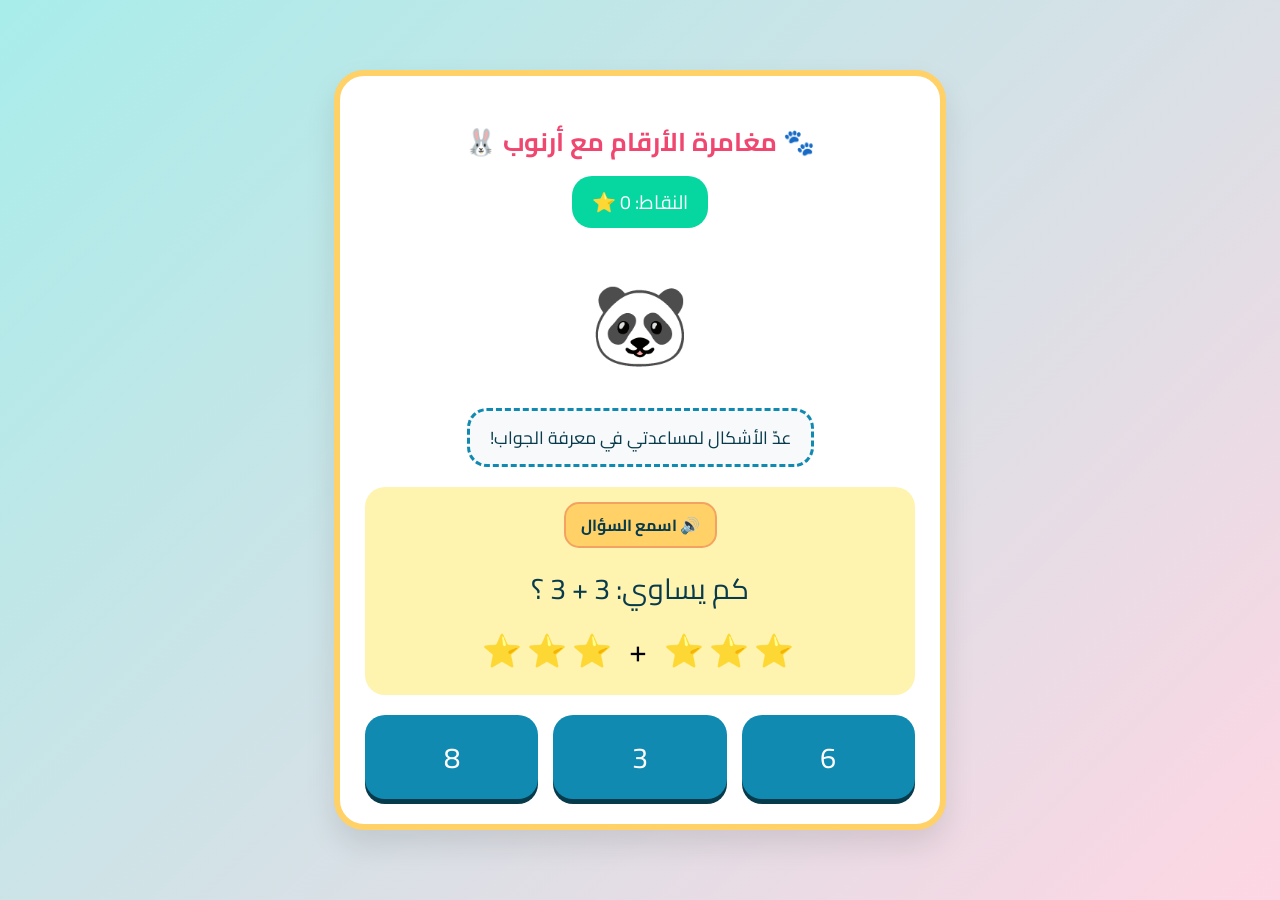
==== index.html @ 12b8fef1 "Add files via upload" ====
<!DOCTYPE html>
<html lang="ar" dir="rtl">
<head>
  <meta charset="UTF-8">
  <meta name="viewport" content="width=device-width, initial-scale=1.0">
  <title>مغامرة الرياضيات مع الأصدقاء</title>
  <link rel="stylesheet" href="style.css">
</head>
<body>
  <div class="game-container">
    <div class="header">
      <h1>🐾 مغامرة الأرقام مع أرنوب 🐰</h1>
      <div class="score-board">النقاط: <span id="score">0</span> ⭐</div>
    </div>

    <!-- شخصية الحيوان الأليف -->
    <div class="mascot-area">
      <div id="mascot" class="mascot">🐰</div>
      <div id="speech-bubble" class="speech-bubble">مرحباً يا بطل! اضغط على أي رقم لنبدأ!</div>
    </div>

    <!-- منطقة السؤال -->
    <div class="question-box">
      <button id="speak-btn" class="speak-btn" title="اسمع السؤال">🔊 اسمع السؤال</button>
      <p id="question-text">كم يساوي: 2 + 3 ؟</p>
      <div id="visual-items" class="visual-items">🍎🍎 + 🍎🍎🍎</div>
    </div>

    <!-- أزرار الإجابات -->
    <div id="options-container" class="options-container"></div>
  </div>

  <script src="script.js"></script>
</body>
</html>
---- style.css ----
@import url('https://fonts.googleapis.com/css2?family=Cairo:wght@700;900&display=swap');

body {
  font-family: 'Cairo', sans-serif;
  background: linear-gradient(135deg, #a8edea 0%, #fed6e3 100%);
  display: flex;
  justify-content: center;
  align-items: center;
  min-height: 100vh;
  margin: 0;
}

.game-container {
  background: #ffffff;
  width: 90%;
  max-width: 550px;
  border-radius: 30px;
  padding: 25px;
  box-shadow: 0 15px 30px rgba(0,0,0,0.1);
  text-align: center;
  border: 6px solid #ffd166;
}

.header h1 {
  color: #ef476f;
  font-size: 1.6rem;
  margin-bottom: 10px;
}

.score-board {
  background: #06d6a0;
  color: white;
  display: inline-block;
  padding: 8px 20px;
  border-radius: 20px;
  font-size: 1.2rem;
}

.mascot-area {
  margin: 20px 0;
  display: flex;
  flex-direction: column;
  align-items: center;
}

.mascot {
  font-size: 5rem;
  transition: transform 0.3s ease;
  cursor: pointer;
}

.mascot.happy {
  animation: bounce 0.6s infinite alternate;
}

@keyframes bounce {
  from { transform: translateY(0); }
  to { transform: translateY(-20px); }
}

.speech-bubble {
  background: #f8f9fa;
  border: 3px dashed #118ab2;
  padding: 10px 20px;
  border-radius: 20px;
  color: #073b4c;
  margin-top: 10px;
  font-size: 1.1rem;
}

.question-box {
  background: #fff3b0;
  padding: 15px;
  border-radius: 20px;
  margin-bottom: 20px;
}

.speak-btn {
  background: #ffd166;
  color: #073b4c;
  border: 2px solid #f4a261;
  padding: 6px 15px;
  border-radius: 15px;
  font-family: 'Cairo', sans-serif;
  font-size: 1rem;
  font-weight: bold;
  cursor: pointer;
  margin-bottom: 8px;
  transition: transform 0.2s;
}

.speak-btn:hover {
  transform: scale(1.05);
  background: #fcbf49;
}

#question-text {
  font-size: 1.8rem;
  color: #073b4c;
  margin: 5px 0;
}

.visual-items {
  font-size: 2rem;
  letter-spacing: 5px;
}

.options-container {
  display: grid;
  grid-template-columns: repeat(3, 1fr);
  gap: 15px;
}

.option-btn {
  background: #118ab2;
  color: white;
  border: none;
  padding: 15px;
  font-size: 1.8rem;
  font-family: 'Cairo', sans-serif;
  border-radius: 20px;
  cursor: pointer;
  box-shadow: 0 5px 0 #073b4c;
  transition: transform 0.1s;
}

.option-btn:active {
  transform: translateY(5px);
  box-shadow: none;
}
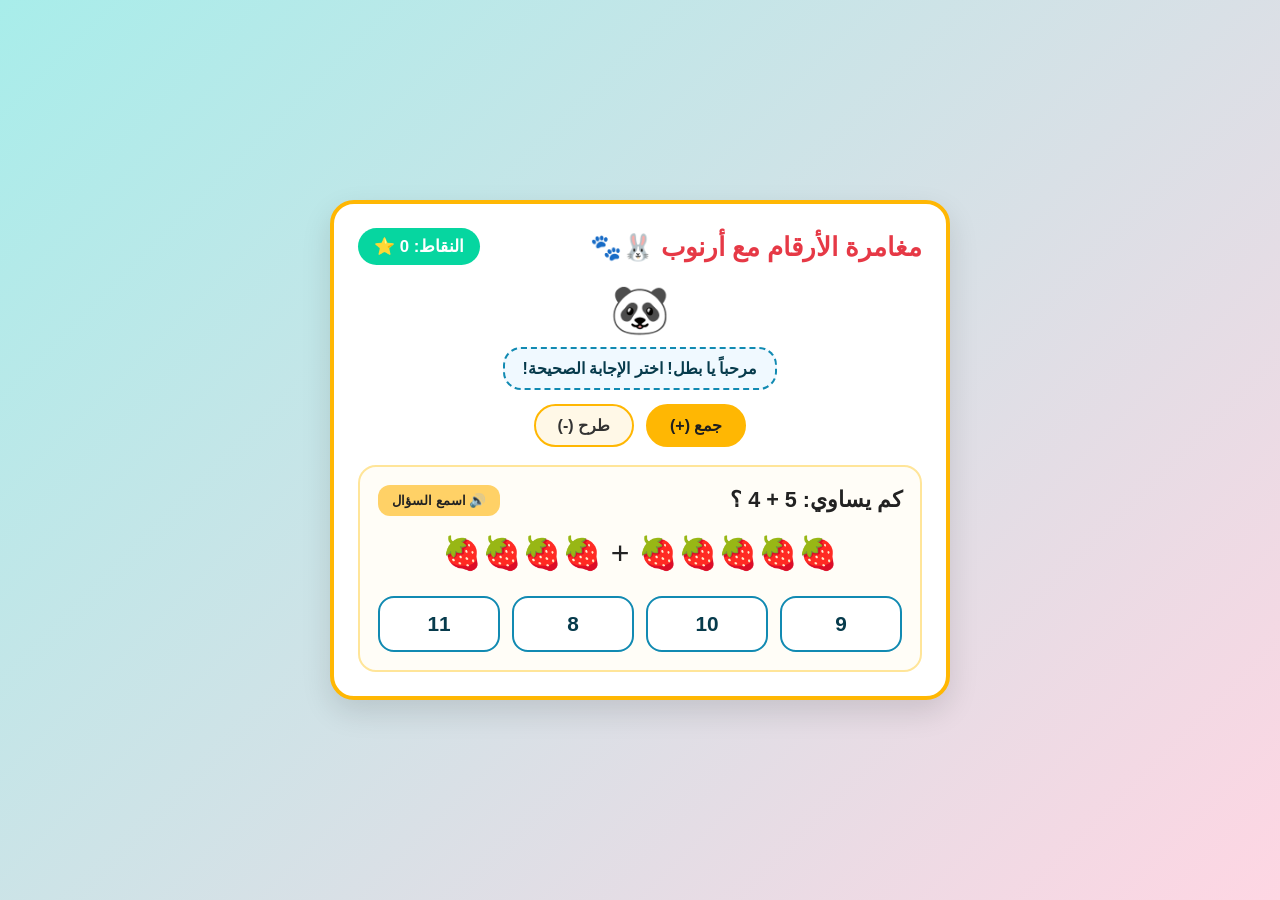
==== commit 1f928496: "Add files via upload Add addition and subtraction modes" ====
--- a/index.html
+++ b/index.html
@@ -1,34 +1,37 @@
 <!DOCTYPE html>
 <html lang="ar" dir="rtl">
 <head>
-  <meta charset="UTF-8">
-  <meta name="viewport" content="width=device-width, initial-scale=1.0">
-  <title>مغامرة الرياضيات مع الأصدقاء</title>
-  <link rel="stylesheet" href="style.css">
+  <meta charset="UTF-8" />
+  <meta name="viewport" content="width=device-width, initial-scale=1.0" />
+  <title>مغامرة الأرقام مع أرنوب</title>
+  <link rel="stylesheet" href="style.css" />
 </head>
 <body>
-  <div class="game-container">
-    <div class="header">
-      <h1>🐾 مغامرة الأرقام مع أرنوب 🐰</h1>
-      <div class="score-board">النقاط: <span id="score">0</span> ⭐</div>
+  <main class="game-container">
+    <header class="game-header">
+      <h1>مغامرة الأرقام مع أرنوب 🐰🐾</h1>
+      <div class="score-badge">النقاط: <span id="score">0</span> ⭐</div>
+    </header>
+
+    <section class="mascot-box">
+      <div id="mascot" class="mascot">🐰</div>
+      <p id="bubble" class="bubble">مرحباً يا بطل! اختر الإجابة الصحيحة!</p>
+    </section>
+
+    <div class="mode-selector" role="group" aria-label="اختر نوع العملية">
+      <button type="button" class="mode-btn active" data-mode="add">جمع (+)</button>
+      <button type="button" class="mode-btn" data-mode="sub">طرح (-)</button>
     </div>
 
-    <!-- شخصية الحيوان الأليف -->
-    <div class="mascot-area">
-      <div id="mascot" class="mascot">🐰</div>
-      <div id="speech-bubble" class="speech-bubble">مرحباً يا بطل! اضغط على أي رقم لنبدأ!</div>
-    </div>
-
-    <!-- منطقة السؤال -->
-    <div class="question-box">
-      <button id="speak-btn" class="speak-btn" title="اسمع السؤال">🔊 اسمع السؤال</button>
-      <p id="question-text">كم يساوي: 2 + 3 ؟</p>
-      <div id="visual-items" class="visual-items">🍎🍎 + 🍎🍎🍎</div>
-    </div>
-
-    <!-- أزرار الإجابات -->
-    <div id="options-container" class="options-container"></div>
-  </div>
+    <section class="question-box">
+      <div class="question-top">
+        <p id="question-text" class="question-text">كم يساوي: 2 + 3 ؟</p>
+        <button id="speak-btn" type="button" class="speak-btn">🔊 اسمع السؤال</button>
+      </div>
+      <div id="visual-items" class="visual-items"></div>
+      <div id="choices" class="choices"></div>
+    </section>
+  </main>
 
   <script src="script.js"></script>
 </body>
--- a/style.css
+++ b/style.css
@@ -1,130 +1,160 @@
-@import url('https://fonts.googleapis.com/css2?family=Cairo:wght@700;900&display=swap');
+* {
+  box-sizing: border-box;
+}
 
 body {
-  font-family: 'Cairo', sans-serif;
-  background: linear-gradient(135deg, #a8edea 0%, #fed6e3 100%);
+  margin: 0;
+  min-height: 100vh;
   display: flex;
   justify-content: center;
   align-items: center;
-  min-height: 100vh;
-  margin: 0;
+  padding: 20px;
+  font-family: "Segoe UI", Tahoma, Geneva, Verdana, sans-serif;
+  background: linear-gradient(135deg, #a8edea 0%, #fed6e3 100%);
+  color: #222;
 }
 
 .game-container {
+  width: 100%;
+  max-width: 620px;
   background: #ffffff;
-  width: 90%;
-  max-width: 550px;
-  border-radius: 30px;
-  padding: 25px;
-  box-shadow: 0 15px 30px rgba(0,0,0,0.1);
-  text-align: center;
-  border: 6px solid #ffd166;
+  border: 4px solid #ffb703;
+  border-radius: 24px;
+  padding: 24px;
+  box-shadow: 0 12px 30px rgba(0, 0, 0, 0.12);
 }
 
-.header h1 {
-  color: #ef476f;
-  font-size: 1.6rem;
-  margin-bottom: 10px;
+.game-header {
+  display: flex;
+  flex-wrap: wrap;
+  justify-content: space-between;
+  align-items: center;
+  gap: 12px;
+  margin-bottom: 16px;
 }
 
-.score-board {
-  background: #06d6a0;
-  color: white;
-  display: inline-block;
-  padding: 8px 20px;
-  border-radius: 20px;
-  font-size: 1.2rem;
+.game-header h1 {
+  margin: 0;
+  font-size: 1.6rem;
+  color: #e63946;
 }
 
-.mascot-area {
-  margin: 20px 0;
-  display: flex;
-  flex-direction: column;
-  align-items: center;
+.score-badge {
+  background: #06d6a0;
+  color: #ffffff;
+  font-weight: bold;
+  padding: 8px 16px;
+  border-radius: 999px;
+  font-size: 1.05rem;
+}
+
+.mascot-box {
+  text-align: center;
+  margin-bottom: 12px;
 }
 
 .mascot {
-  font-size: 5rem;
-  transition: transform 0.3s ease;
+  font-size: 3rem;
+  line-height: 1.2;
+}
+
+.bubble {
+  display: inline-block;
+  margin: 8px auto 0;
+  padding: 10px 18px;
+  border: 2px dashed #118ab2;
+  border-radius: 18px;
+  background: #f0f9ff;
+  font-weight: bold;
+  color: #073b4c;
+}
+
+.mode-selector {
+  display: flex;
+  justify-content: center;
+  gap: 12px;
+  margin: 14px 0 18px;
+}
+
+.mode-btn {
+  padding: 10px 22px;
+  font-size: 1rem;
+  font-weight: bold;
+  border: 2px solid #ffb703;
+  border-radius: 999px;
+  background-color: #fff8e7;
+  color: #333;
+  cursor: pointer;
+  transition: transform 0.15s ease, background-color 0.2s ease;
+}
+
+.mode-btn:hover {
+  transform: translateY(-2px);
+}
+
+.mode-btn.active {
+  background-color: #ffb703;
+  color: #1f1f1f;
+}
+
+.question-box {
+  background: #fffdf7;
+  border-radius: 18px;
+  padding: 18px;
+  border: 2px solid #ffe599;
+}
+
+.question-top {
+  display: flex;
+  flex-wrap: wrap;
+  justify-content: space-between;
+  align-items: center;
+  gap: 10px;
+}
+
+.question-text {
+  margin: 0;
+  font-size: 1.35rem;
+  font-weight: bold;
+}
+
+.speak-btn {
+  padding: 8px 14px;
+  border: none;
+  border-radius: 12px;
+  background: #ffd166;
+  color: #222;
+  font-weight: bold;
   cursor: pointer;
 }
 
-.mascot.happy {
-  animation: bounce 0.6s infinite alternate;
+.visual-items {
+  margin: 18px 0;
+  font-size: 2rem;
+  text-align: center;
+  min-height: 44px;
 }
 
-@keyframes bounce {
-  from { transform: translateY(0); }
-  to { transform: translateY(-20px); }
+.choices {
+  display: grid;
+  grid-template-columns: repeat(auto-fit, minmax(95px, 1fr));
+  gap: 12px;
+  margin-top: 14px;
 }
 
-.speech-bubble {
-  background: #f8f9fa;
-  border: 3px dashed #118ab2;
-  padding: 10px 20px;
-  border-radius: 20px;
+.choice-btn {
+  padding: 14px;
+  font-size: 1.3rem;
+  font-weight: bold;
+  border: 2px solid #118ab2;
+  border-radius: 16px;
+  background: #ffffff;
   color: #073b4c;
-  margin-top: 10px;
-  font-size: 1.1rem;
+  cursor: pointer;
+  transition: transform 0.15s ease, background-color 0.2s ease;
 }
 
-.question-box {
-  background: #fff3b0;
-  padding: 15px;
-  border-radius: 20px;
-  margin-bottom: 20px;
-}
-
-.speak-btn {
-  background: #ffd166;
-  color: #073b4c;
-  border: 2px solid #f4a261;
-  padding: 6px 15px;
-  border-radius: 15px;
-  font-family: 'Cairo', sans-serif;
-  font-size: 1rem;
-  font-weight: bold;
-  cursor: pointer;
-  margin-bottom: 8px;
-  transition: transform 0.2s;
-}
-
-.speak-btn:hover {
-  transform: scale(1.05);
-  background: #fcbf49;
-}
-
-#question-text {
-  font-size: 1.8rem;
-  color: #073b4c;
-  margin: 5px 0;
-}
-
-.visual-items {
-  font-size: 2rem;
-  letter-spacing: 5px;
-}
-
-.options-container {
-  display: grid;
-  grid-template-columns: repeat(3, 1fr);
-  gap: 15px;
-}
-
-.option-btn {
-  background: #118ab2;
-  color: white;
-  border: none;
-  padding: 15px;
-  font-size: 1.8rem;
-  font-family: 'Cairo', sans-serif;
-  border-radius: 20px;
-  cursor: pointer;
-  box-shadow: 0 5px 0 #073b4c;
-  transition: transform 0.1s;
-}
-
-.option-btn:active {
-  transform: translateY(5px);
-  box-shadow: none;
+.choice-btn:hover {
+  transform: translateY(-2px);
+  background: #e0f7fa;
 }
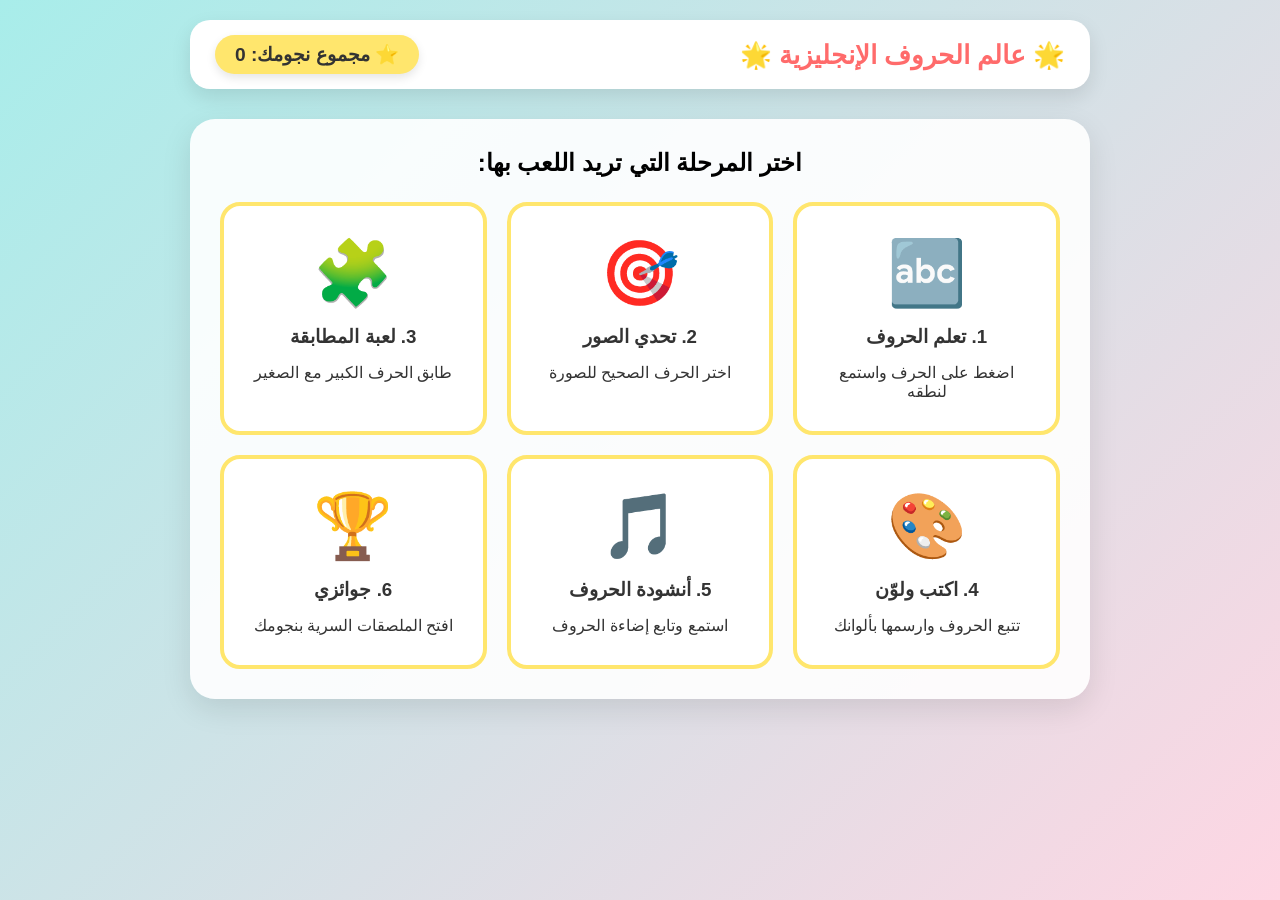
==== commit 2123fc45: "Add files via upload" ====
--- a/index.html
+++ b/index.html
@@ -1,38 +1,58 @@
 <!DOCTYPE html>
 <html lang="ar" dir="rtl">
 <head>
-  <meta charset="UTF-8" />
-  <meta name="viewport" content="width=device-width, initial-scale=1.0" />
-  <title>مغامرة الأرقام مع أرنوب</title>
-  <link rel="stylesheet" href="style.css" />
+    <meta charset="UTF-8">
+    <meta name="viewport" content="width=device-width, initial-scale=1.0">
+    <title>عالم الحروف الإنجليزية</title>
+    <link rel="stylesheet" href="style.css">
 </head>
 <body>
-  <main class="game-container">
-    <header class="game-header">
-      <h1>مغامرة الأرقام مع أرنوب 🐰🐾</h1>
-      <div class="score-badge">النقاط: <span id="score">0</span> ⭐</div>
+    <header>
+        <h1>🌟 عالم الحروف الإنجليزية 🌟</h1>
+        <div class="total-stars">⭐ مجموع نجومك: <span id="globalStars">0</span></div>
     </header>
 
-    <section class="mascot-box">
-      <div id="mascot" class="mascot">🐰</div>
-      <p id="bubble" class="bubble">مرحباً يا بطل! اختر الإجابة الصحيحة!</p>
-    </section>
+    <div class="container">
+        <h2>اختر المرحلة التي تريد اللعب بها:</h2>
+        <div class="menu-grid">
+            <a href="learn.html" class="menu-card">
+                <div class="menu-icon">🔤</div>
+                <h3>1. تعلم الحروف</h3>
+                <p>اضغط على الحرف واستمع لنطقه</p>
+            </a>
 
-    <div class="mode-selector" role="group" aria-label="اختر نوع العملية">
-      <button type="button" class="mode-btn active" data-mode="add">جمع (+)</button>
-      <button type="button" class="mode-btn" data-mode="sub">طرح (-)</button>
+            <a href="quiz.html" class="menu-card">
+                <div class="menu-icon">🎯</div>
+                <h3>2. تحدي الصور</h3>
+                <p>اختر الحرف الصحيح للصورة</p>
+            </a>
+
+            <a href="match.html" class="menu-card">
+                <div class="menu-icon">🧩</div>
+                <h3>3. لعبة المطابقة</h3>
+                <p>طابق الحرف الكبير مع الصغير</p>
+            </a>
+
+            <a href="draw.html" class="menu-card">
+                <div class="menu-icon">🎨</div>
+                <h3>4. اكتب ولوّن</h3>
+                <p>تتبع الحروف وارسمها بألوانك</p>
+            </a>
+
+            <a href="song.html" class="menu-card">
+                <div class="menu-icon">🎵</div>
+                <h3>5. أنشودة الحروف</h3>
+                <p>استمع وتابع إضاءة الحروف</p>
+            </a>
+
+            <a href="rewards.html" class="menu-card">
+                <div class="menu-icon">🏆</div>
+                <h3>6. جوائزي</h3>
+                <p>افتح الملصقات السرية بنجومك</p>
+            </a>
+        </div>
     </div>
 
-    <section class="question-box">
-      <div class="question-top">
-        <p id="question-text" class="question-text">كم يساوي: 2 + 3 ؟</p>
-        <button id="speak-btn" type="button" class="speak-btn">🔊 اسمع السؤال</button>
-      </div>
-      <div id="visual-items" class="visual-items"></div>
-      <div id="choices" class="choices"></div>
-    </section>
-  </main>
-
-  <script src="script.js"></script>
+    <script src="script.js"></script>
 </body>
 </html>
--- a/style.css
+++ b/style.css
@@ -1,160 +1,247 @@
 * {
-  box-sizing: border-box;
+    box-sizing: border-box;
+    margin: 0;
+    padding: 0;
+    font-family: 'Segoe UI', Tahoma, Geneva, Verdana, sans-serif;
 }
 
 body {
-  margin: 0;
-  min-height: 100vh;
-  display: flex;
-  justify-content: center;
-  align-items: center;
-  padding: 20px;
-  font-family: "Segoe UI", Tahoma, Geneva, Verdana, sans-serif;
-  background: linear-gradient(135deg, #a8edea 0%, #fed6e3 100%);
-  color: #222;
-}
-
-.game-container {
-  width: 100%;
-  max-width: 620px;
-  background: #ffffff;
-  border: 4px solid #ffb703;
-  border-radius: 24px;
-  padding: 24px;
-  box-shadow: 0 12px 30px rgba(0, 0, 0, 0.12);
-}
-
-.game-header {
-  display: flex;
-  flex-wrap: wrap;
-  justify-content: space-between;
-  align-items: center;
-  gap: 12px;
-  margin-bottom: 16px;
-}
-
-.game-header h1 {
-  margin: 0;
-  font-size: 1.6rem;
-  color: #e63946;
+    background: linear-gradient(135deg, #a8edea 0%, #fed6e3 100%);
+    min-height: 100vh;
+    display: flex;
+    flex-direction: column;
+    align-items: center;
+    padding: 20px;
+}
+
+header {
+    width: 100%;
+    max-width: 900px;
+    display: flex;
+    justify-content: space-between;
+    align-items: center;
+    background: white;
+    padding: 15px 25px;
+    border-radius: 20px;
+    box-shadow: 0 8px 20px rgba(0,0,0,0.1);
+    margin-bottom: 30px;
+}
+
+header h1 {
+    color: #ff6b6b;
+    font-size: 1.6rem;
+}
+
+.back-btn {
+    text-decoration: none;
+    background: #4ecdc4;
+    color: white;
+    padding: 10px 20px;
+    border-radius: 12px;
+    font-weight: bold;
+    transition: 0.3s;
+}
+
+.back-btn:hover {
+    background: #3bb5ad;
+    transform: scale(1.05);
+}
+
+.container {
+    width: 100%;
+    max-width: 900px;
+    background: rgba(255, 255, 255, 0.9);
+    padding: 30px;
+    border-radius: 25px;
+    box-shadow: 0 10px 30px rgba(0,0,0,0.1);
+    text-align: center;
+}
+
+/* بطاقات القائمة الرئيسية */
+.menu-grid {
+    display: grid;
+    grid-template-columns: repeat(auto-fit, minmax(240px, 1fr));
+    gap: 20px;
+    margin-top: 25px;
+}
+
+.menu-card {
+    background: white;
+    border-radius: 20px;
+    padding: 30px 20px;
+    text-decoration: none;
+    color: #333;
+    border: 4px solid #ffe66d;
+    transition: transform 0.3s, box-shadow 0.3s;
+    display: flex;
+    flex-direction: column;
+    align-items: center;
+    gap: 15px;
+}
+
+.menu-card:hover {
+    transform: translateY(-8px);
+    box-shadow: 0 12px 25px rgba(0,0,0,0.15);
+    border-color: #ff6b6b;
+}
+
+.menu-icon {
+    font-size: 4rem;
+}
+
+/* شبكة الحروف في صفحة التعلم */
+.letters-grid {
+    display: grid;
+    grid-template-columns: repeat(auto-fill, minmax(110px, 1fr));
+    gap: 15px;
+}
+
+.letter-box {
+    background: #fff;
+    border: 3px solid #4ecdc4;
+    border-radius: 18px;
+    padding: 15px;
+    cursor: pointer;
+    transition: 0.2s;
+}
+
+.letter-box:hover {
+    background: #ffe66d;
+    transform: scale(1.08);
+}
+
+.letter-box h2 {
+    font-size: 2.2rem;
+    color: #ff6b6b;
+}
+
+.letter-box span {
+    font-size: 2rem;
+    display: block;
+    margin: 5px 0;
+}
+
+/* أزرار الاختبار والمطابقة */
+.quiz-emoji {
+    font-size: 6rem;
+    margin: 20px 0;
+}
+
+.options-grid {
+    display: flex;
+    justify-content: center;
+    gap: 20px;
+    flex-wrap: wrap;
+    margin-top: 20px;
+}
+
+.option-btn {
+    background: #ff6b6b;
+    color: white;
+    border: none;
+    padding: 18px 35px;
+    font-size: 1.8rem;
+    font-weight: bold;
+    border-radius: 15px;
+    cursor: pointer;
+    transition: 0.2s;
+}
+
+.option-btn:hover {
+    background: #ff5252;
+    transform: scale(1.05);
+}
+
+.feedback {
+    margin-top: 20px;
+    font-size: 1.5rem;
+    font-weight: bold;
+    min-height: 35px;
 }
 
 .score-badge {
-  background: #06d6a0;
-  color: #ffffff;
-  font-weight: bold;
-  padding: 8px 16px;
-  border-radius: 999px;
-  font-size: 1.05rem;
-}
-
-.mascot-box {
-  text-align: center;
-  margin-bottom: 12px;
-}
-
-.mascot {
-  font-size: 3rem;
-  line-height: 1.2;
-}
-
-.bubble {
-  display: inline-block;
-  margin: 8px auto 0;
-  padding: 10px 18px;
-  border: 2px dashed #118ab2;
-  border-radius: 18px;
-  background: #f0f9ff;
-  font-weight: bold;
-  color: #073b4c;
-}
-
-.mode-selector {
-  display: flex;
-  justify-content: center;
-  gap: 12px;
-  margin: 14px 0 18px;
-}
-
-.mode-btn {
-  padding: 10px 22px;
-  font-size: 1rem;
-  font-weight: bold;
-  border: 2px solid #ffb703;
-  border-radius: 999px;
-  background-color: #fff8e7;
-  color: #333;
-  cursor: pointer;
-  transition: transform 0.15s ease, background-color 0.2s ease;
-}
-
-.mode-btn:hover {
-  transform: translateY(-2px);
-}
-
-.mode-btn.active {
-  background-color: #ffb703;
-  color: #1f1f1f;
-}
-
-.question-box {
-  background: #fffdf7;
-  border-radius: 18px;
-  padding: 18px;
-  border: 2px solid #ffe599;
-}
-
-.question-top {
-  display: flex;
-  flex-wrap: wrap;
-  justify-content: space-between;
-  align-items: center;
-  gap: 10px;
-}
-
-.question-text {
-  margin: 0;
-  font-size: 1.35rem;
-  font-weight: bold;
-}
-
-.speak-btn {
-  padding: 8px 14px;
-  border: none;
-  border-radius: 12px;
-  background: #ffd166;
-  color: #222;
-  font-weight: bold;
-  cursor: pointer;
-}
-
-.visual-items {
-  margin: 18px 0;
-  font-size: 2rem;
-  text-align: center;
-  min-height: 44px;
-}
-
-.choices {
-  display: grid;
-  grid-template-columns: repeat(auto-fit, minmax(95px, 1fr));
-  gap: 12px;
-  margin-top: 14px;
-}
-
-.choice-btn {
-  padding: 14px;
-  font-size: 1.3rem;
-  font-weight: bold;
-  border: 2px solid #118ab2;
-  border-radius: 16px;
-  background: #ffffff;
-  color: #073b4c;
-  cursor: pointer;
-  transition: transform 0.15s ease, background-color 0.2s ease;
-}
-
-.choice-btn:hover {
-  transform: translateY(-2px);
-  background: #e0f7fa;
+    background: #ffe66d;
+    padding: 8px 18px;
+    border-radius: 15px;
+    font-weight: bold;
+    color: #333;
+}
+/* شريط النقاط العلوي في الرئيسية */
+.total-stars {
+    background: #ffe66d;
+    color: #333;
+    padding: 8px 20px;
+    border-radius: 20px;
+    font-weight: bold;
+    font-size: 1.2rem;
+    box-shadow: 0 4px 10px rgba(0,0,0,0.1);
+}
+
+/* لوحة الرسم والكتابة */
+#drawCanvas {
+    background: #ffffff;
+    border: 4px dashed #4ecdc4;
+    border-radius: 20px;
+    cursor: crosshair;
+    touch-action: none;
+    margin: 15px auto;
+    display: block;
+    max-width: 100%;
+}
+
+.color-palette {
+    display: flex;
+    justify-content: center;
+    gap: 12px;
+    margin: 15px 0;
+}
+
+.color-dot {
+    width: 38px;
+    height: 38px;
+    border-radius: 50%;
+    border: 3px solid white;
+    box-shadow: 0 3px 8px rgba(0,0,0,0.2);
+    cursor: pointer;
+    transition: transform 0.2s;
+}
+
+.color-dot:hover {
+    transform: scale(1.2);
+}
+
+/* بطاقات الأغنية والجوائز */
+.song-letter {
+    background: white;
+    border: 3px solid #a8edea;
+    border-radius: 15px;
+    padding: 15px;
+    font-size: 2rem;
+    font-weight: bold;
+    color: #333;
+    transition: 0.2s;
+}
+
+.song-letter.active {
+    background: #ffe66d;
+    border-color: #ff6b6b;
+    transform: scale(1.15);
+    color: #ff6b6b;
+}
+
+.reward-card {
+    background: white;
+    border: 3px solid #ddd;
+    border-radius: 20px;
+    padding: 20px;
+    opacity: 0.5;
+    filter: grayscale(100%);
+    transition: 0.3s;
+}
+
+.reward-card.unlocked {
+    opacity: 1;
+    filter: none;
+    border-color: #ffd166;
+    box-shadow: 0 8px 20px rgba(255, 209, 102, 0.4);
 }
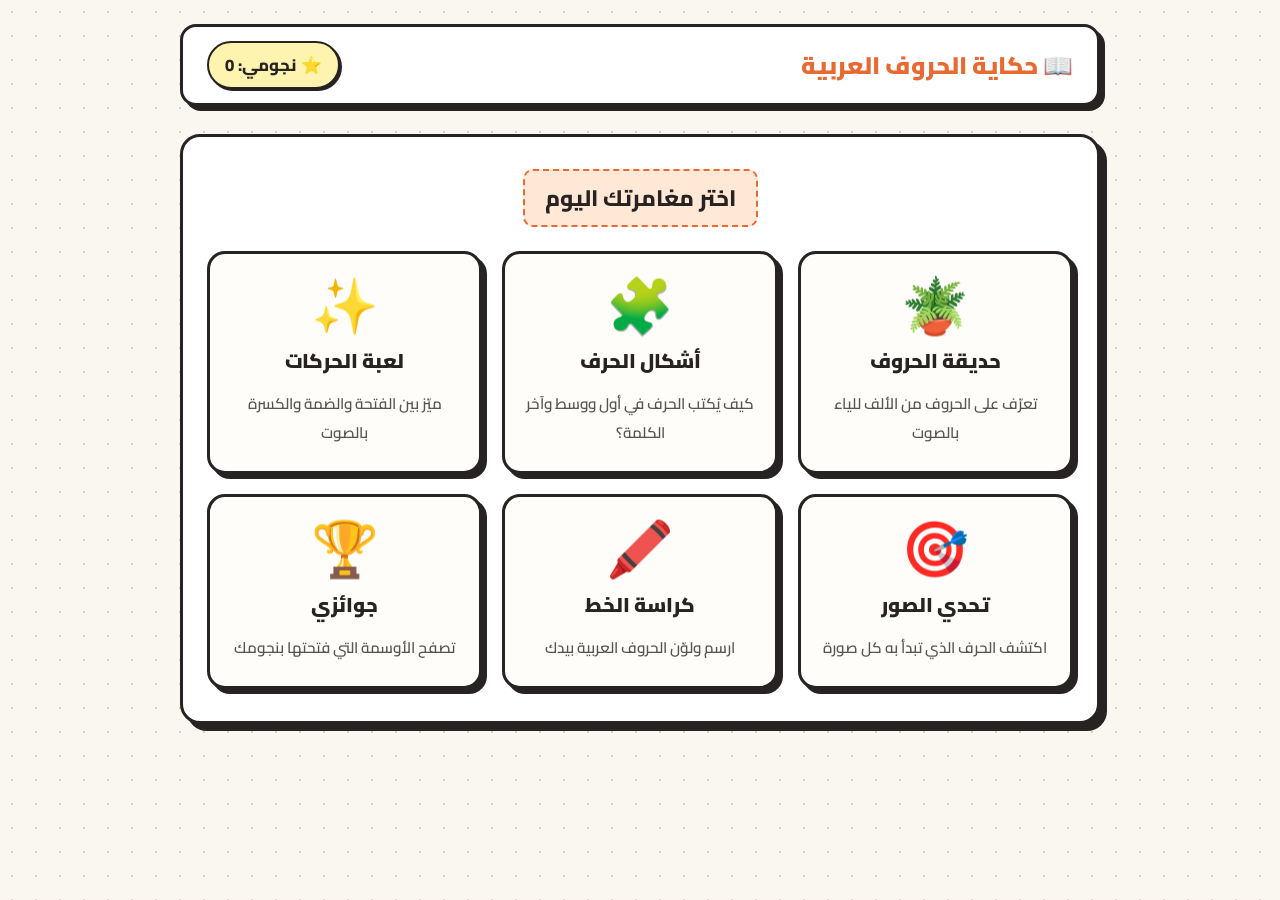
==== commit 92cb11d5: "Add files via upload" ====
--- a/index.html
+++ b/index.html
@@ -3,52 +3,63 @@
 <head>
     <meta charset="UTF-8">
     <meta name="viewport" content="width=device-width, initial-scale=1.0">
-    <title>عالم الحروف الإنجليزية</title>
+    <title>حكاية الحروف العربية</title>
     <link rel="stylesheet" href="style.css">
 </head>
 <body>
-    <header>
-        <h1>🌟 عالم الحروف الإنجليزية 🌟</h1>
-        <div class="total-stars">⭐ مجموع نجومك: <span id="globalStars">0</span></div>
-    </header>
+    <div class="top-bar">
+        <h1>📖 حكاية الحروف العربية</h1>
+        <div class="stars-pill">⭐ نجومي: <span id="totalStars">0</span></div>
+    </div>
 
-    <div class="container">
-        <h2>اختر المرحلة التي تريد اللعب بها:</h2>
-        <div class="menu-grid">
-            <a href="learn.html" class="menu-card">
-                <div class="menu-icon">🔤</div>
-                <h3>1. تعلم الحروف</h3>
-                <p>اضغط على الحرف واستمع لنطقه</p>
+    <!-- إشعار الشكر الخاص عند بلوغ 150 نجمة فأكثر -->
+    <div id="specialThanksBanner" class="special-thanks-box" style="display: none;">
+        <div class="special-badge">🏅 وسام التميز الذهبي</div>
+        <h2>شكر خاص لك يا بطل الحروف!</h2>
+        <p>لقد جمعت <strong id="bannerStarsCount">150</strong> نجمة! اجتهادك وحبك لتعلم الحروف العربية يستحق كل الفخر والتقدير.</p>
+        <div class="banner-actions">
+            <a href="rewards.html" class="home-link" style="background: #E86A33;">شاهد جوائزك 🏆</a>
+            <button type="button" class="choice-btn" style="font-size: 0.95rem; padding: 6px 16px;" onclick="dismissThanksBanner()">إخفاء الإشعار</button>
+        </div>
+    </div>
+
+    <div class="notebook-sheet">
+        <div class="section-title">اختر مغامرتك اليوم</div>
+        <div class="stages-grid">
+            <a href="learn.html" class="stage-card">
+                <div class="stage-badge">🪴</div>
+                <h3>حديقة الحروف</h3>
+                <p>تعرّف على الحروف من الألف للياء بالصوت</p>
             </a>
 
-            <a href="quiz.html" class="menu-card">
-                <div class="menu-icon">🎯</div>
-                <h3>2. تحدي الصور</h3>
-                <p>اختر الحرف الصحيح للصورة</p>
+            <a href="forms.html" class="stage-card">
+                <div class="stage-badge">🧩</div>
+                <h3>أشكال الحرف</h3>
+                <p>كيف يُكتب الحرف في أول ووسط وآخر الكلمة؟</p>
             </a>
 
-            <a href="match.html" class="menu-card">
-                <div class="menu-icon">🧩</div>
-                <h3>3. لعبة المطابقة</h3>
-                <p>طابق الحرف الكبير مع الصغير</p>
+            <a href="harakat.html" class="stage-card">
+                <div class="stage-badge">✨</div>
+                <h3>لعبة الحركات</h3>
+                <p>ميّز بين الفتحة والضمة والكسرة بالصوت</p>
             </a>
 
-            <a href="draw.html" class="menu-card">
-                <div class="menu-icon">🎨</div>
-                <h3>4. اكتب ولوّن</h3>
-                <p>تتبع الحروف وارسمها بألوانك</p>
+            <a href="quiz.html" class="stage-card">
+                <div class="stage-badge">🎯</div>
+                <h3>تحدي الصور</h3>
+                <p>اكتشف الحرف الذي تبدأ به كل صورة</p>
             </a>
 
-            <a href="song.html" class="menu-card">
-                <div class="menu-icon">🎵</div>
-                <h3>5. أنشودة الحروف</h3>
-                <p>استمع وتابع إضاءة الحروف</p>
+            <a href="draw.html" class="stage-card">
+                <div class="stage-badge">🖍️</div>
+                <h3>كراسة الخط</h3>
+                <p>ارسم ولوّن الحروف العربية بيدك</p>
             </a>
 
-            <a href="rewards.html" class="menu-card">
-                <div class="menu-icon">🏆</div>
-                <h3>6. جوائزي</h3>
-                <p>افتح الملصقات السرية بنجومك</p>
+            <a href="rewards.html" class="stage-card">
+                <div class="stage-badge">🏆</div>
+                <h3>جوائزي</h3>
+                <p>تصفح الأوسمة التي فتحتها بنجومك</p>
             </a>
         </div>
     </div>
--- a/style.css
+++ b/style.css
@@ -1,187 +1,243 @@
+@import url('https://fonts.googleapis.com/css2?family=Cairo:wght@600;800;900&display=swap');
+
+:root {
+    --paper-bg: #FAF6F0;
+    --card-bg: #FFFFFF;
+    --ink-dark: #262322;
+    --primary-orange: #E86A33;
+    --secondary-teal: #2A9D8F;
+    --accent-yellow: #F4A261;
+    --border-ink: #262322;
+}
+
 * {
     box-sizing: border-box;
     margin: 0;
     padding: 0;
-    font-family: 'Segoe UI', Tahoma, Geneva, Verdana, sans-serif;
+    font-family: 'Cairo', sans-serif;
 }
 
 body {
-    background: linear-gradient(135deg, #a8edea 0%, #fed6e3 100%);
+    background-color: var(--paper-bg);
+    /* خلفية منقطة خفيفة تشبه دفاتر الرسم */
+    background-image: radial-gradient(#d8cfc2 1.5px, transparent 1.5px);
+    background-size: 24px 24px;
+    color: var(--ink-dark);
     min-height: 100vh;
+    padding: 24px 16px;
     display: flex;
     flex-direction: column;
     align-items: center;
-    padding: 20px;
-}
-
-header {
+}
+
+/* الشريط العلوي */
+.top-bar {
     width: 100%;
-    max-width: 900px;
+    max-width: 920px;
+    background: var(--card-bg);
+    border: 3px solid var(--border-ink);
+    border-radius: 16px;
+    box-shadow: 5px 5px 0px var(--border-ink);
+    padding: 14px 24px;
     display: flex;
     justify-content: space-between;
     align-items: center;
-    background: white;
-    padding: 15px 25px;
+    margin-bottom: 28px;
+}
+
+.top-bar h1 {
+    font-size: 1.5rem;
+    font-weight: 900;
+    color: var(--primary-orange);
+}
+
+.stars-pill {
+    background: #FFF3B0;
+    border: 2.5px solid var(--border-ink);
+    padding: 6px 16px;
+    border-radius: 50px;
+    font-weight: 800;
+    font-size: 1.05rem;
+    box-shadow: 2px 2px 0px var(--border-ink);
+}
+
+.home-link {
+    text-decoration: none;
+    background: var(--secondary-teal);
+    color: white;
+    border: 2.5px solid var(--border-ink);
+    padding: 6px 18px;
+    border-radius: 12px;
+    font-weight: 800;
+    box-shadow: 3px 3px 0px var(--border-ink);
+    transition: transform 0.1s;
+}
+
+.home-link:active {
+    transform: translate(2px, 2px);
+    box-shadow: 1px 1px 0px var(--border-ink);
+}
+
+/* الصندوق الرئيسي */
+.notebook-sheet {
+    width: 100%;
+    max-width: 920px;
+    background: var(--card-bg);
+    border: 3px solid var(--border-ink);
     border-radius: 20px;
-    box-shadow: 0 8px 20px rgba(0,0,0,0.1);
-    margin-bottom: 30px;
-}
-
-header h1 {
-    color: #ff6b6b;
-    font-size: 1.6rem;
-}
-
-.back-btn {
+    box-shadow: 7px 7px 0px var(--border-ink);
+    padding: 32px 24px;
+    text-align: center;
+}
+
+.section-title {
+    font-size: 1.4rem;
+    font-weight: 800;
+    margin-bottom: 24px;
+    display: inline-block;
+    background: #FFE8D6;
+    padding: 6px 20px;
+    border-radius: 10px;
+    border: 2px dashed var(--primary-orange);
+}
+
+/* شبكة القائمة الرئيسية */
+.stages-grid {
+    display: grid;
+    grid-template-columns: repeat(auto-fit, minmax(220px, 1fr));
+    gap: 20px;
+}
+
+.stage-card {
+    background: #FFFDF9;
+    border: 3px solid var(--border-ink);
+    border-radius: 18px;
+    padding: 24px 18px;
     text-decoration: none;
-    background: #4ecdc4;
-    color: white;
-    padding: 10px 20px;
-    border-radius: 12px;
-    font-weight: bold;
-    transition: 0.3s;
-}
-
-.back-btn:hover {
-    background: #3bb5ad;
-    transform: scale(1.05);
-}
-
-.container {
-    width: 100%;
-    max-width: 900px;
-    background: rgba(255, 255, 255, 0.9);
-    padding: 30px;
-    border-radius: 25px;
-    box-shadow: 0 10px 30px rgba(0,0,0,0.1);
-    text-align: center;
-}
-
-/* بطاقات القائمة الرئيسية */
-.menu-grid {
-    display: grid;
-    grid-template-columns: repeat(auto-fit, minmax(240px, 1fr));
-    gap: 20px;
-    margin-top: 25px;
-}
-
-.menu-card {
-    background: white;
-    border-radius: 20px;
-    padding: 30px 20px;
-    text-decoration: none;
-    color: #333;
-    border: 4px solid #ffe66d;
-    transition: transform 0.3s, box-shadow 0.3s;
+    color: var(--ink-dark);
+    box-shadow: 5px 5px 0px var(--border-ink);
+    transition: all 0.15s ease;
     display: flex;
     flex-direction: column;
     align-items: center;
-    gap: 15px;
-}
-
-.menu-card:hover {
-    transform: translateY(-8px);
-    box-shadow: 0 12px 25px rgba(0,0,0,0.15);
-    border-color: #ff6b6b;
-}
-
-.menu-icon {
-    font-size: 4rem;
-}
-
-/* شبكة الحروف في صفحة التعلم */
-.letters-grid {
+    gap: 10px;
+}
+
+.stage-card:hover {
+    transform: translate(-2px, -3px);
+    box-shadow: 8px 8px 0px var(--primary-orange);
+    border-color: var(--primary-orange);
+}
+
+.stage-badge {
+    font-size: 3.4rem;
+    line-height: 1;
+}
+
+.stage-card h3 {
+    font-size: 1.25rem;
+    font-weight: 900;
+}
+
+.stage-card p {
+    font-size: 0.95rem;
+    color: #555;
+    font-weight: 600;
+}
+
+/* بطاقات الحروف العربية */
+.arabic-grid {
     display: grid;
-    grid-template-columns: repeat(auto-fill, minmax(110px, 1fr));
-    gap: 15px;
-}
-
-.letter-box {
-    background: #fff;
-    border: 3px solid #4ecdc4;
-    border-radius: 18px;
-    padding: 15px;
+    grid-template-columns: repeat(auto-fill, minmax(115px, 1fr));
+    gap: 16px;
+    direction: rtl;
+}
+
+.letter-tile {
+    background: #FFFDF9;
+    border: 2.5px solid var(--border-ink);
+    border-radius: 14px;
+    padding: 14px 10px;
     cursor: pointer;
-    transition: 0.2s;
-}
-
-.letter-box:hover {
-    background: #ffe66d;
-    transform: scale(1.08);
-}
-
-.letter-box h2 {
-    font-size: 2.2rem;
-    color: #ff6b6b;
-}
-
-.letter-box span {
+    box-shadow: 4px 4px 0px var(--border-ink);
+    transition: 0.15s;
+}
+
+.letter-tile:hover {
+    background: #FFF3B0;
+    transform: translateY(-3px);
+}
+
+.letter-tile .big-char {
+    font-size: 2.6rem;
+    font-weight: 900;
+    color: var(--primary-orange);
+    line-height: 1.1;
+}
+
+.letter-tile .emoji-pic {
     font-size: 2rem;
-    display: block;
-    margin: 5px 0;
-}
-
-/* أزرار الاختبار والمطابقة */
-.quiz-emoji {
-    font-size: 6rem;
-    margin: 20px 0;
-}
-
-.options-grid {
+    margin: 6px 0;
+}
+
+.letter-tile .word-label {
+    font-size: 1rem;
+    font-weight: 800;
+    color: var(--ink-dark);
+}
+
+/* أزرار اللعب */
+.choices-row {
     display: flex;
     justify-content: center;
-    gap: 20px;
+    gap: 18px;
     flex-wrap: wrap;
+    margin-top: 24px;
+}
+
+.choice-btn {
+    background: #FFFDF9;
+    color: var(--ink-dark);
+    border: 3px solid var(--border-ink);
+    box-shadow: 4px 4px 0px var(--border-ink);
+    padding: 14px 32px;
+    font-size: 2rem;
+    font-weight: 900;
+    border-radius: 14px;
+    cursor: pointer;
+    transition: 0.12s;
+}
+
+.choice-btn:hover {
+    background: #FFE8D6;
+    transform: translate(-2px, -2px);
+    box-shadow: 6px 6px 0px var(--border-ink);
+}
+
+.choice-btn:active {
+    transform: translate(2px, 2px);
+    box-shadow: 1px 1px 0px var(--border-ink);
+}
+
+.big-display {
+    font-size: 5.5rem;
+    margin: 15px 0;
+    font-weight: 900;
+}
+
+.status-msg {
     margin-top: 20px;
-}
-
-.option-btn {
-    background: #ff6b6b;
-    color: white;
-    border: none;
-    padding: 18px 35px;
-    font-size: 1.8rem;
-    font-weight: bold;
-    border-radius: 15px;
-    cursor: pointer;
-    transition: 0.2s;
-}
-
-.option-btn:hover {
-    background: #ff5252;
-    transform: scale(1.05);
-}
-
-.feedback {
-    margin-top: 20px;
-    font-size: 1.5rem;
-    font-weight: bold;
-    min-height: 35px;
-}
-
-.score-badge {
-    background: #ffe66d;
-    padding: 8px 18px;
-    border-radius: 15px;
-    font-weight: bold;
-    color: #333;
-}
-/* شريط النقاط العلوي في الرئيسية */
-.total-stars {
-    background: #ffe66d;
-    color: #333;
-    padding: 8px 20px;
-    border-radius: 20px;
-    font-weight: bold;
-    font-size: 1.2rem;
-    box-shadow: 0 4px 10px rgba(0,0,0,0.1);
-}
-
-/* لوحة الرسم والكتابة */
-#drawCanvas {
-    background: #ffffff;
-    border: 4px dashed #4ecdc4;
-    border-radius: 20px;
+    font-size: 1.3rem;
+    font-weight: 800;
+    min-height: 36px;
+}
+
+/* كراسة الرسم */
+#arabicCanvas {
+    background: #FFFDF9;
+    border: 3px solid var(--border-ink);
+    border-radius: 16px;
+    box-shadow: 5px 5px 0px var(--border-ink);
     cursor: crosshair;
     touch-action: none;
     margin: 15px auto;
@@ -189,59 +245,78 @@
     max-width: 100%;
 }
 
-.color-palette {
+.pens-bar {
     display: flex;
     justify-content: center;
     gap: 12px;
-    margin: 15px 0;
-}
-
-.color-dot {
-    width: 38px;
-    height: 38px;
+    margin-bottom: 10px;
+}
+
+.pen-btn {
+    width: 36px;
+    height: 36px;
     border-radius: 50%;
-    border: 3px solid white;
-    box-shadow: 0 3px 8px rgba(0,0,0,0.2);
+    border: 2.5px solid var(--border-ink);
+    box-shadow: 2px 2px 0px var(--border-ink);
     cursor: pointer;
-    transition: transform 0.2s;
-}
-
-.color-dot:hover {
-    transform: scale(1.2);
-}
-
-/* بطاقات الأغنية والجوائز */
-.song-letter {
-    background: white;
-    border: 3px solid #a8edea;
-    border-radius: 15px;
-    padding: 15px;
-    font-size: 2rem;
-    font-weight: bold;
-    color: #333;
-    transition: 0.2s;
-}
-
-.song-letter.active {
-    background: #ffe66d;
-    border-color: #ff6b6b;
-    transform: scale(1.15);
-    color: #ff6b6b;
-}
-
-.reward-card {
-    background: white;
-    border: 3px solid #ddd;
-    border-radius: 20px;
-    padding: 20px;
-    opacity: 0.5;
+}/* إشعار الشكر الخاص في الصفحة الرئيسية */
+.special-thanks-box {
+    width: 100%;
+    max-width: 920px;
+    background: #FFF3B0;
+    border: 3px solid var(--border-ink);
+    border-radius: 18px;
+    box-shadow: 6px 6px 0px var(--border-ink);
+    padding: 20px 24px;
+    margin-bottom: 24px;
+    text-align: center;
+}
+
+.special-badge {
+    display: inline-block;
+    background: var(--primary-orange);
+    color: white;
+    border: 2px solid var(--border-ink);
+    padding: 3px 14px;
+    border-radius: 50px;
+    font-size: 0.9rem;
+    font-weight: 800;
+    margin-bottom: 8px;
+}
+
+.special-thanks-box h2 {
+    font-size: 1.45rem;
+    font-weight: 900;
+    margin-bottom: 6px;
+}
+
+.special-thanks-box p {
+    font-size: 1.05rem;
+    font-weight: 700;
+    margin-bottom: 14px;
+}
+
+.banner-actions {
+    display: flex;
+    justify-content: center;
+    gap: 12px;
+    flex-wrap: wrap;
+}
+
+/* بطاقات الجوائز */
+.arabic-medal-card {
+    background: #FFFDF9;
+    border: 3px solid var(--border-ink);
+    border-radius: 18px;
+    padding: 22px 16px;
+    box-shadow: 5px 5px 0px var(--border-ink);
+    opacity: 0.45;
     filter: grayscale(100%);
-    transition: 0.3s;
-}
-
-.reward-card.unlocked {
+}
+
+.arabic-medal-card.unlocked {
     opacity: 1;
     filter: none;
-    border-color: #ffd166;
-    box-shadow: 0 8px 20px rgba(255, 209, 102, 0.4);
+    background: #FFFDF2;
+    box-shadow: 6px 6px 0px var(--secondary-teal);
 }
